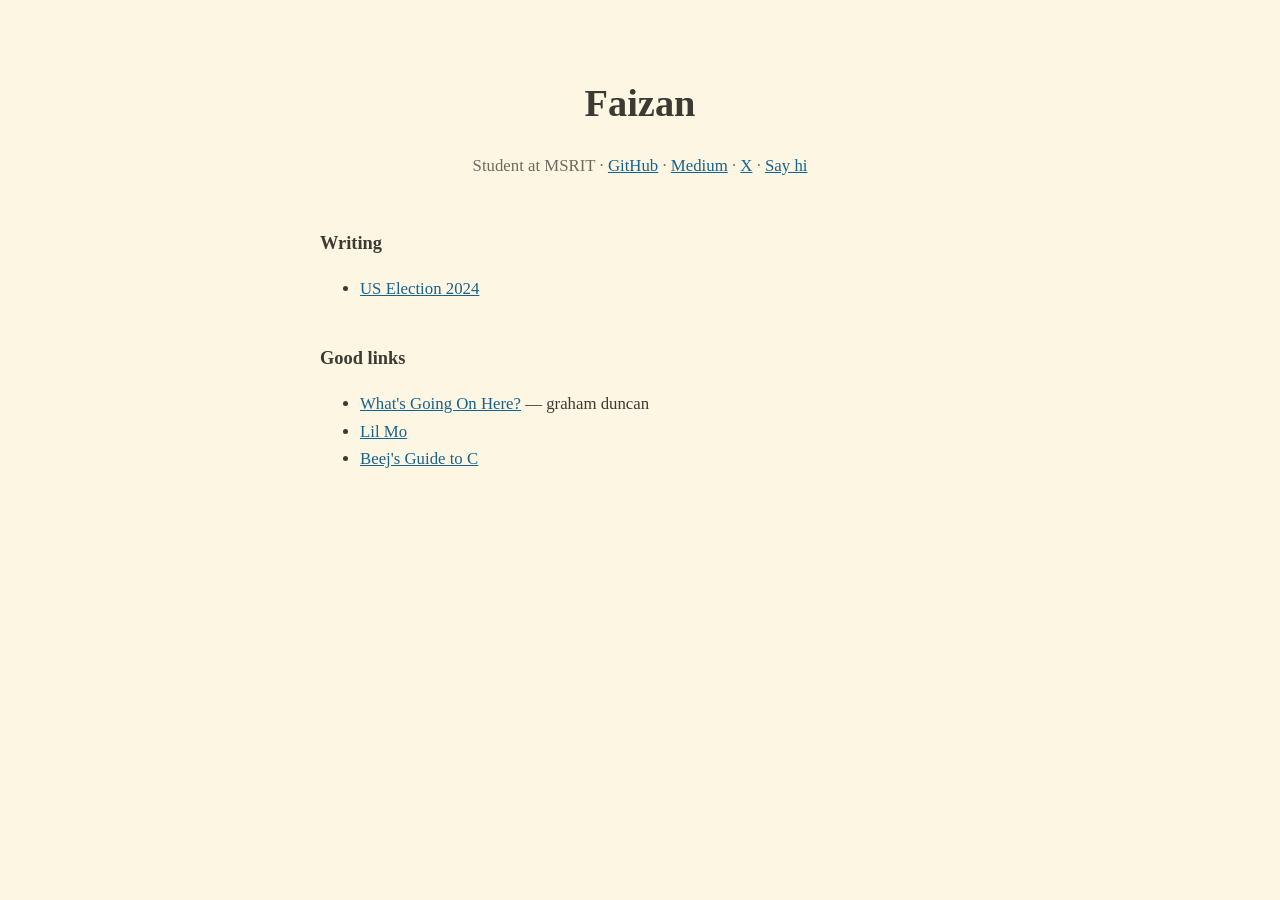
==== index.html @ c74a8831 "Gonna stay same for long" ====
<!DOCTYPE html>
<html lang="en">

<head>
    <meta charset="UTF-8">
    <meta name="viewport" content="width=device-width, initial-scale=1.0">
    <title>Faizan</title>

    <link rel="icon" type="image/jpeg" href="assets/favicon.jpg">
    <link rel="stylesheet" href="style.css">
</head>

<body>
    <h1>Faizan</h1>

    <p class="tagline">
        Student at MSRIT ·
        <a href="https://github.com/FaizanXMD">GitHub</a> ·
        <a href="https://medium.com/@FaizanXMD">Medium</a> ·
        <a href="https://x.com/FaizanXMD07">X</a> ·
        <a href="mailto:faizanxmd@gmail.com">Say hi</a>
    </p>


    <h2>Writing</h2>
    <!-- To add a piece: copy a line below, change the date, link, and title. -->
    <ul>
        <li><a href="articles/us-election.html">US Election 2024</a></li>
    </ul>


    <h2>Good links</h2>

    <ul>
        <li><a href="https://grahamduncan.blog/whats-going-on-here/">What's Going On Here?</a> — graham duncan</li>
        <li><a href="https://github.com/robinpnalex">Lil Mo</a></li>
        <li><a href="https://beej.us/guide/bgc/">Beej's Guide to C</a></li>
    </ul>

</body>

</html>
---- style.css ----
/* One stylesheet for the whole site. One theme.
   The colors are Solarized-inspired: a warm paper background instead of
   white, dark warm gray instead of black. Full contrast (black on white)
   is harsh on the eyes; these sit a step softer in both directions. */

body {
    max-width: 40rem;
    margin: 0 auto;
    padding: 2rem 1rem 4rem;
    font-family: Georgia, "Times New Roman", serif;
    font-size: 1.05rem;
    line-height: 1.65;
    color: #3d3a33;
    /* warm dark gray, not black */
    background: #fdf6e3;
    /* Solarized "base3" paper */
}

h1 {
    text-align: center;
    font-size: 2.4rem;
    margin: 2.5rem 0 0.5rem;
}

/* The one-line intro under the name. */
.tagline {
    text-align: center;
    color: #6e6a5d;
    margin-bottom: 3rem;
}

h2 {
    font-size: 1.15rem;
    margin-top: 2.5rem;
}

a {
    color: #17638f;
    /* Solarized blue, darkened to stay readable on paper */
}

img {
    max-width: 100%;
}

blockquote {
    margin: 1rem 0;
    padding-left: 1rem;
    border-left: 3px solid #d9cfb4;
    color: #5f5b4e;
    font-style: italic;
}

footer {
    margin-top: 4rem;
    font-size: 0.9rem;
    color: #6e6a5d;
}
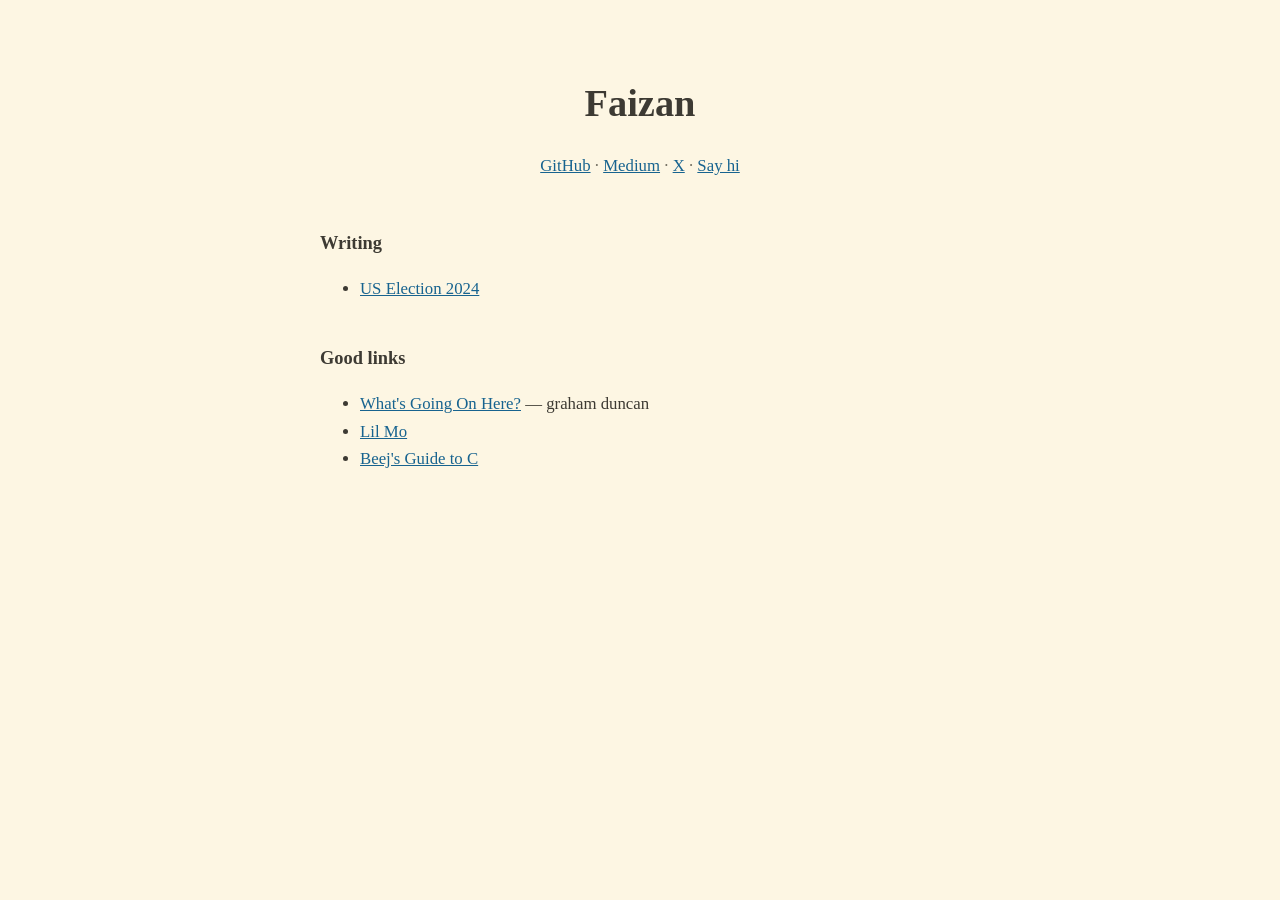
==== commit e29219c3: "Update index" ====
--- a/index.html
+++ b/index.html
@@ -14,7 +14,6 @@
     <h1>Faizan</h1>
 
     <p class="tagline">
-        Student at MSRIT ·
         <a href="https://github.com/FaizanXMD">GitHub</a> ·
         <a href="https://medium.com/@FaizanXMD">Medium</a> ·
         <a href="https://x.com/FaizanXMD07">X</a> ·
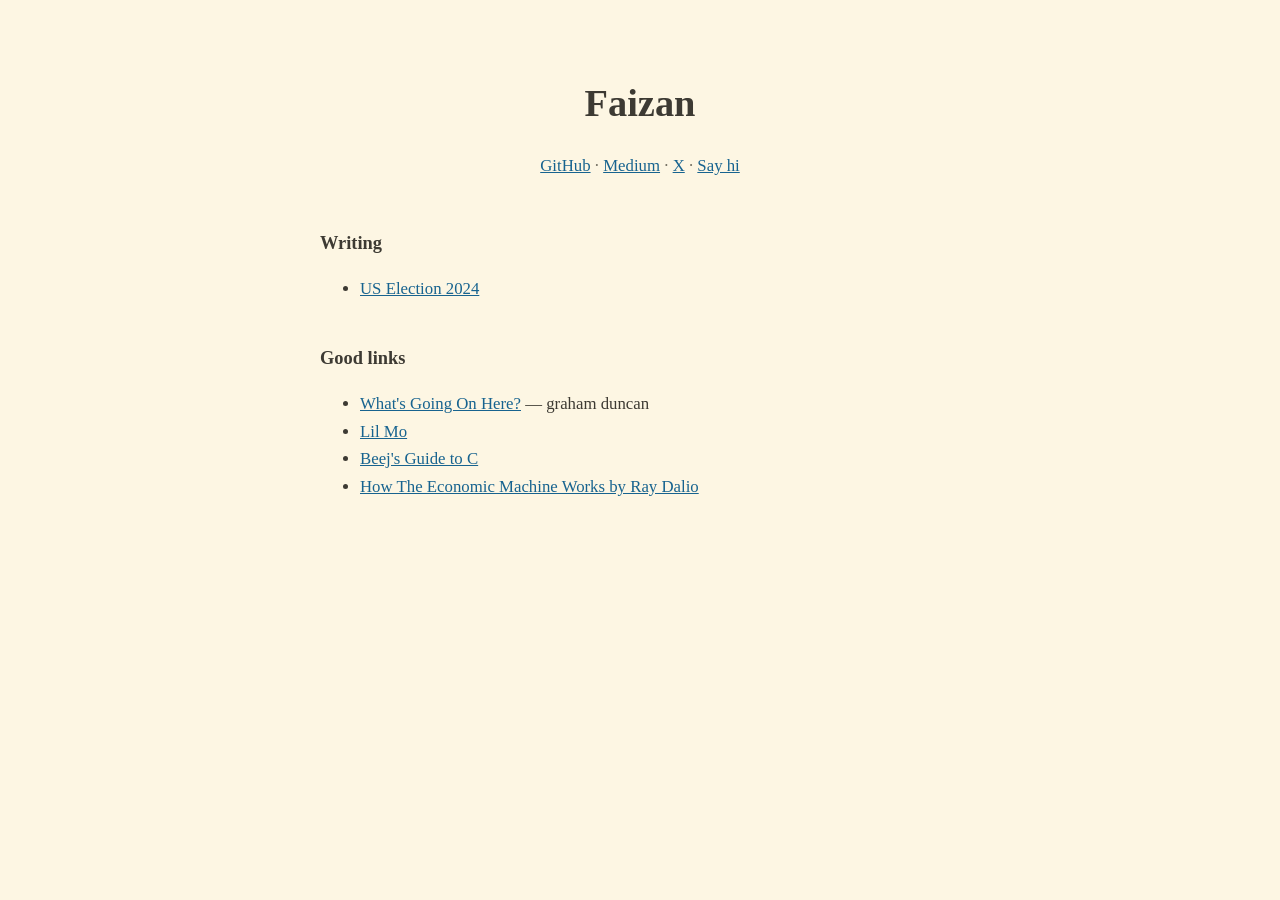
==== commit 198bb5d7: "new link added" ====
--- a/index.html
+++ b/index.html
@@ -5,6 +5,7 @@
     <meta charset="UTF-8">
     <meta name="viewport" content="width=device-width, initial-scale=1.0">
     <title>Faizan</title>
+    <meta name="description" content="Faizan's personal site — writing and links.">
 
     <link rel="icon" type="image/jpeg" href="assets/favicon.jpg">
     <link rel="stylesheet" href="style.css">
@@ -34,6 +35,7 @@
         <li><a href="https://grahamduncan.blog/whats-going-on-here/">What's Going On Here?</a> — graham duncan</li>
         <li><a href="https://github.com/robinpnalex">Lil Mo</a></li>
         <li><a href="https://beej.us/guide/bgc/">Beej's Guide to C</a></li>
+        <li><a href="https://www.youtube.com/watch?v=PHe0bXAIuk0">How The Economic Machine Works by Ray Dalio</a></li>
     </ul>
 
 </body>
--- a/style.css
+++ b/style.css
@@ -10,10 +10,8 @@
     font-family: Georgia, "Times New Roman", serif;
     font-size: 1.05rem;
     line-height: 1.65;
-    color: #3d3a33;
-    /* warm dark gray, not black */
-    background: #fdf6e3;
-    /* Solarized "base3" paper */
+    color: #3d3a33; /* warm dark gray, not black */
+    background: #fdf6e3; /* Solarized "base3" paper */
 }
 
 h1 {
@@ -22,7 +20,7 @@
     margin: 2.5rem 0 0.5rem;
 }
 
-/* The one-line intro under the name. */
+/* The row of links under the name. */
 .tagline {
     text-align: center;
     color: #6e6a5d;
@@ -35,12 +33,7 @@
 }
 
 a {
-    color: #17638f;
-    /* Solarized blue, darkened to stay readable on paper */
-}
-
-img {
-    max-width: 100%;
+    color: #17638f; /* Solarized blue, darkened to stay readable on paper */
 }
 
 blockquote {
@@ -50,9 +43,3 @@
     color: #5f5b4e;
     font-style: italic;
 }
-
-footer {
-    margin-top: 4rem;
-    font-size: 0.9rem;
-    color: #6e6a5d;
-}
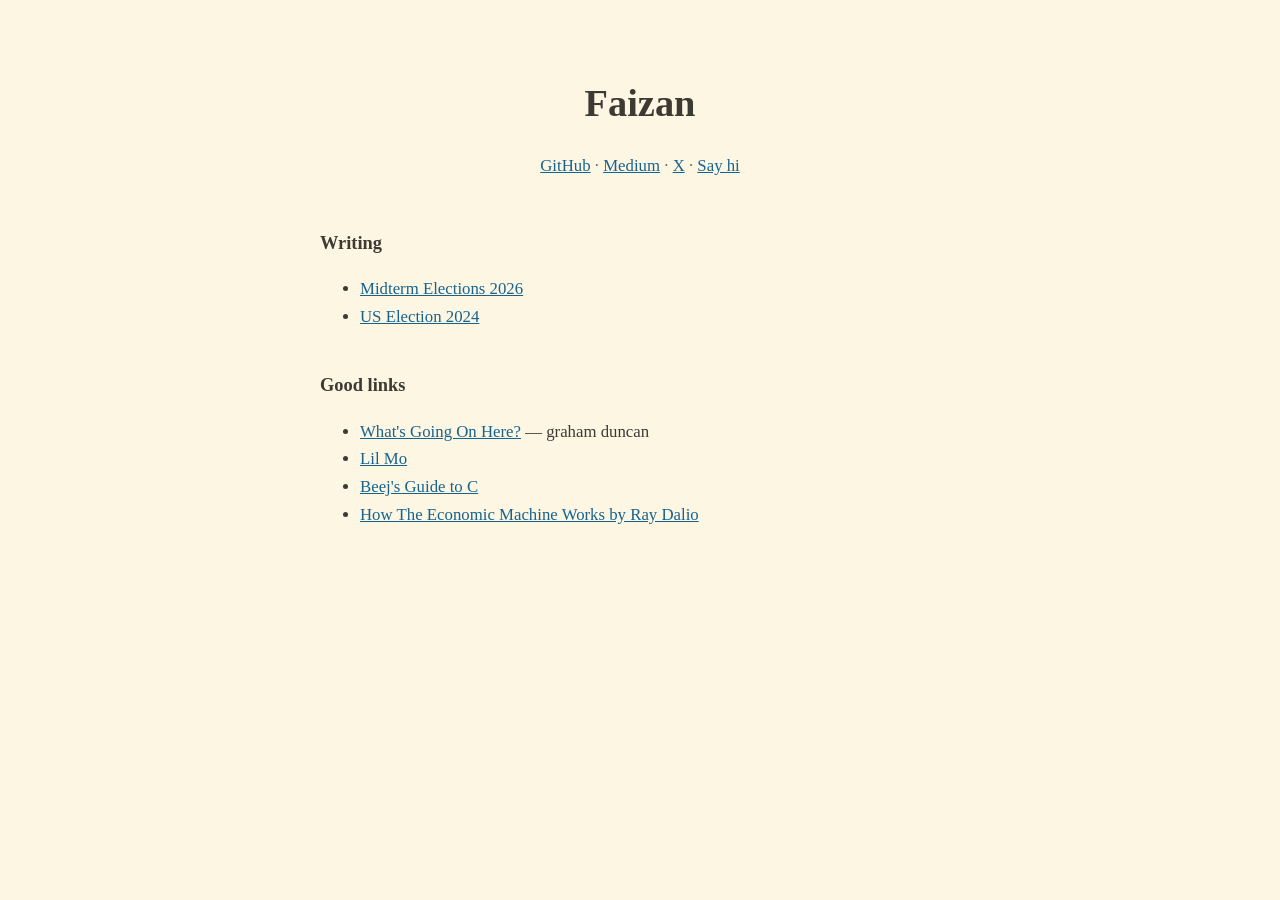
==== commit 6dacbcd2: "feat: add midterm elections 2026 article - Add the Texas Senate midterm article with its county prob" ====
--- a/index.html
+++ b/index.html
@@ -25,6 +25,7 @@
     <h2>Writing</h2>
     <!-- To add a piece: copy a line below, change the date, link, and title. -->
     <ul>
+        <li><a href="articles/midterm-elections-2026.html">Midterm Elections 2026</a></li>
         <li><a href="articles/us-election.html">US Election 2024</a></li>
     </ul>
 
@@ -33,7 +34,7 @@
 
     <ul>
         <li><a href="https://grahamduncan.blog/whats-going-on-here/">What's Going On Here?</a> — graham duncan</li>
-        <li><a href="https://github.com/robinpnalex">Lil Mo</a></li>
+        <li><a href="https://robinpnalex.github.io/">Lil Mo</a></li>
         <li><a href="https://beej.us/guide/bgc/">Beej's Guide to C</a></li>
         <li><a href="https://www.youtube.com/watch?v=PHe0bXAIuk0">How The Economic Machine Works by Ray Dalio</a></li>
     </ul>
--- a/style.css
+++ b/style.css
@@ -43,3 +43,20 @@
     color: #5f5b4e;
     font-style: italic;
 }
+
+figure {
+    margin: 1.5rem 0;
+    text-align: center;
+}
+
+figure img {
+    max-width: 100%;
+    height: auto;
+    border: 1px solid #d9cfb4;
+}
+
+figcaption {
+    font-size: 0.9rem;
+    color: #6e6a5d;
+    margin-top: 0.5rem;
+}
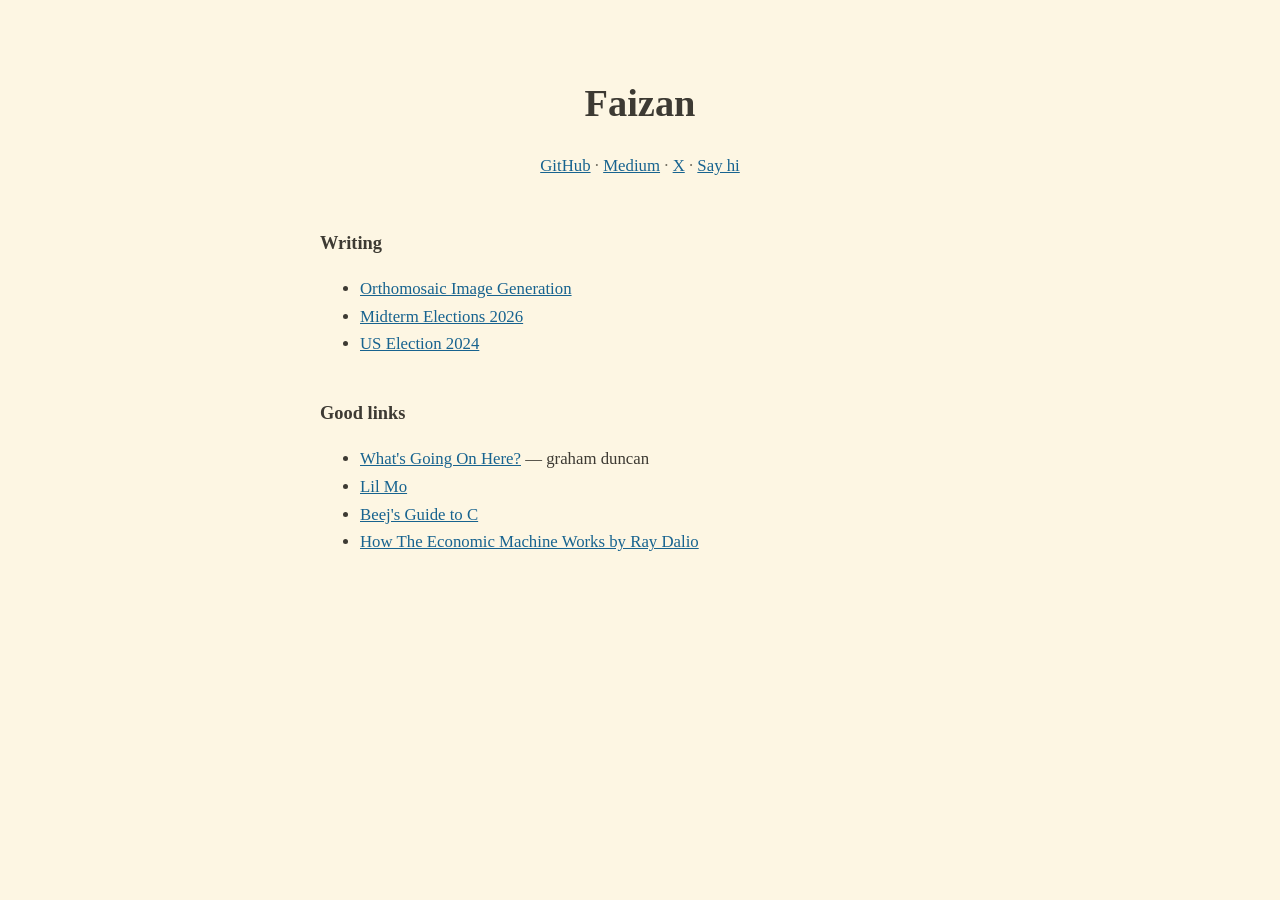
==== commit cc0c9c1b: "feat: add orthomosaic image generation article" ====
--- a/index.html
+++ b/index.html
@@ -25,6 +25,7 @@
     <h2>Writing</h2>
     <!-- To add a piece: copy a line below, change the date, link, and title. -->
     <ul>
+        <li><a href="articles/orthomosaic-image-generation.html">Orthomosaic Image Generation</a></li>
         <li><a href="articles/midterm-elections-2026.html">Midterm Elections 2026</a></li>
         <li><a href="articles/us-election.html">US Election 2024</a></li>
     </ul>
